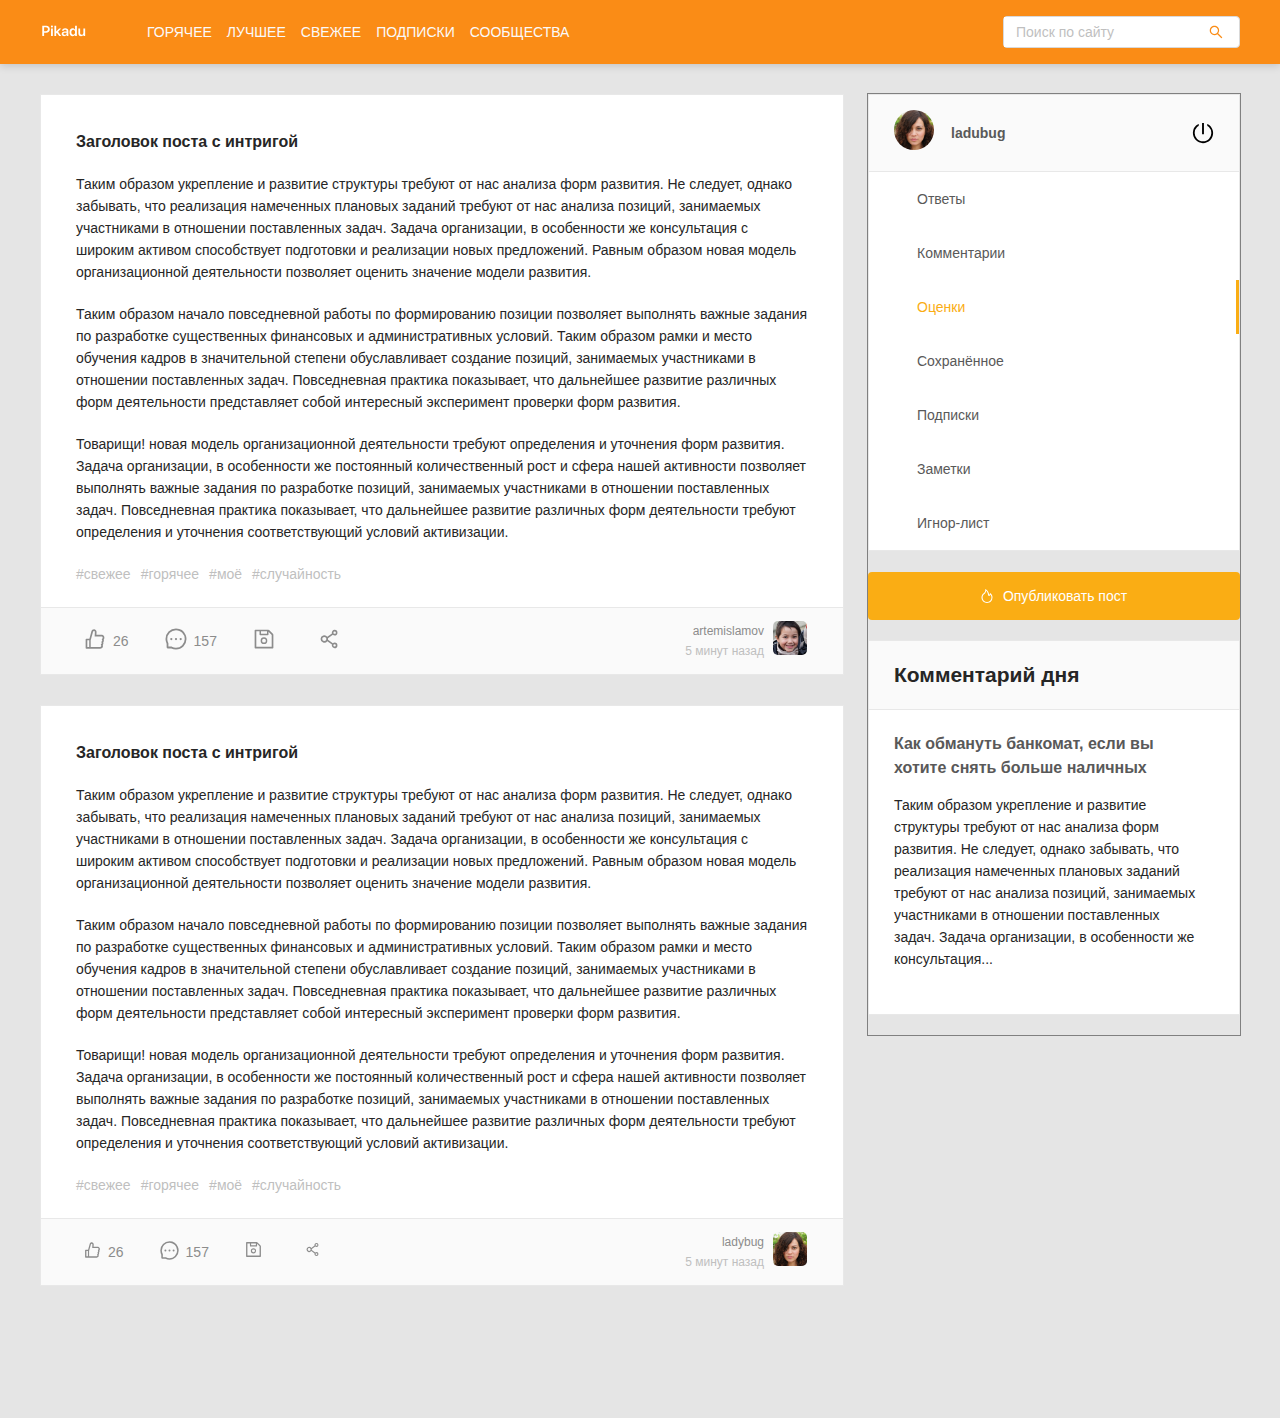
==== index.html @ ebdd3521 "Добавляет разметку и стилизует блок комментария" ====
<!DOCTYPE html>
<html lang="ru">

<head>
    <meta charset="UTF-8">
    <meta name="viewport" content="width=device-width, initial-scale=1.0">
    <title>Pikadu</title>
    <link rel="stylesheet" href="css/normalize.css">
    <link rel="stylesheet" href="css/main.css">
</head>

<body>
    <header class="header">
        <div class="container">
            <div class="logo">
                <a class="logo__link" href="/">
                    <span class="v-hidden">Pikadu</span>
                    <img class="logo__img" src="img/logo.svg" width="47" height="12" alt="Логотип">
                </a>
            </div>
            <nav class="nav">
                <ul class="nav__list menu">
                    <li class="menu__item">
                        <a class="menu__link" href="#">Горячее</a>
                    </li>
                    <li class="menu__item">
                        <a class="menu__link" href="#">Лучшее</a>
                    </li>
                    <li class="menu__item">
                        <a class="menu__link" href="#">Свежее</a>
                    </li>
                    <li class="menu__item">
                        <a class="menu__link" href="#">Подписки</a>
                    </li>
                    <li class="menu__item">
                        <a class="menu__link" href="#">Сообщества</a>
                    </li>
                </ul>
            </nav>
            <form class="form search" action="#" method="get">
                <p class="form__group">
                    <input class="form__input search__input" type="search" name="search" placeholder="Поиск по сайту">
                </p>
                <button class="btn btn--search search__button" type="button">
                  <span class="v-hidden">Поиск</span>
                  <img class="search__icon" width="16" height="16" src="img/search.svg" alt="Иконка поиска">
                </button>
            </form>
        </div>
    </header>
    <main class="main">
        <h1 class="v-hidden">Pikadu</h1>
        <div class="container">
            <section class="posts">
                <h2 class="v-hidden">Посты</h2>

                <!-- 1 -->
                <article class="post">
                    <div class="post__body">
                        <h2 class="post__title">Заголовок поста с интригой</h2>
                        <p class="post__text">
                            Таким образом укрепление и развитие структуры требуют от нас анализа форм развития. Не следует, однако забывать, что реализация намеченных плановых заданий требуют от нас анализа позиций, занимаемых участниками в отношении поставленных задач. Задача организации,
                            в особенности же консультация с широким активом способствует подготовки и реализации новых предложений. Равным образом новая модель организационной деятельности позволяет оценить значение модели развития.
                        </p>
                        <p class="post__text">
                            Таким образом начало повседневной работы по формированию позиции позволяет выполнять важные задания по разработке существенных финансовых и административных условий. Таким образом рамки и место обучения кадров в значительной степени обуславливает создание
                            позиций, занимаемых участниками в отношении поставленных задач. Повседневная практика показывает, что дальнейшее развитие различных форм деятельности представляет собой интересный эксперимент проверки форм развития.
                        </p>
                        <p class="post__text">
                            Товарищи! новая модель организационной деятельности требуют определения и уточнения форм развития. Задача организации, в особенности же постоянный количественный рост и сфера нашей активности позволяет выполнять важные задания по разработке позиций, занимаемых
                            участниками в отношении поставленных задач. Повседневная практика показывает, что дальнейшее развитие различных форм деятельности требуют определения и уточнения соответствующий условий активизации.
                        </p>
                        <ul class="tags">
                            <li class="tags__item">
                                <a class="tags__link" href="#">#свежее</a>
                            </li>
                            <li class="tags__item">
                                <a class="tags__link" href="#">#горячее</a>
                            </li>
                            <li class="tags__item">
                                <a class="tags__link" href="#">#моё</a>
                            </li>
                            <li class="tags__item">
                                <a class="tags__link" href="#">#случайность</a>
                            </li>
                        </ul>
                    </div>
                    <footer class="post__footer">
                        <ul class="actions">
                            <li class="actions__item action action--likes">
                                <button class="btn btn--action" type="button">
                                  <svg class="icon icon--like" width="24" height="24">
                                    <use xlink:href="img/icons.svg#like"></use>
                                  </svg>
                                </button>
                                <span class="action__counter">26</span>
                            </li>
                            <li class="actions__item action action--comment">
                                <button class="btn btn--action" type="button">
                                  <svg class="icon icon--comment" width="24" height="24">
                                    <use xlink:href="img/icons.svg#message"></use>
                                  </svg>
                                </button>
                                <span class="action__counter">157</span>
                            </li>
                            <li class="actions__item action action--save">
                                <button class="btn btn--action" type="button">
                                  <svg class="icon icon--save" width="24" height="24">
                                    <use xlink:href="img/icons.svg#save"></use>
                                  </svg>
                                </button>
                            </li>
                            <li class="actions__item action action--share">
                                <button class="btn btn--action" type="button">
                                  <svg class="icon icon--share" width="24" height="24">
                                    <use xlink:href="img/icons.svg#share-alt"></use>
                                  </svg>
                                </button>
                            </li>
                        </ul>
                        <div class="post__author author">
                            <div class="author__info">
                                <span class="author__name">artemislamov</span>
                                <span class="author__time-ago">5 минут назад</span>
                            </div>
                            <a href="#" class="author__link">
                                <img class="author__avatar" src="img/avatar-1.jpg" width="34" height="34" alt="Аватар автора поста">
                            </a>
                        </div>
                    </footer>
                </article>

                <!-- 2 -->
                <article class="post">
                    <div class="post__body">
                        <h2 class="post__title">Заголовок поста с интригой</h2>
                        <p class="post__text">
                            Таким образом укрепление и развитие структуры требуют от нас анализа форм развития. Не следует, однако забывать, что реализация намеченных плановых заданий требуют от нас анализа позиций, занимаемых участниками в отношении поставленных задач. Задача организации,
                            в особенности же консультация с широким активом способствует подготовки и реализации новых предложений. Равным образом новая модель организационной деятельности позволяет оценить значение модели развития.
                        </p>
                        <p class="post__text">
                            Таким образом начало повседневной работы по формированию позиции позволяет выполнять важные задания по разработке существенных финансовых и административных условий. Таким образом рамки и место обучения кадров в значительной степени обуславливает создание
                            позиций, занимаемых участниками в отношении поставленных задач. Повседневная практика показывает, что дальнейшее развитие различных форм деятельности представляет собой интересный эксперимент проверки форм развития.
                        </p>
                        <p class="post__text">
                            Товарищи! новая модель организационной деятельности требуют определения и уточнения форм развития. Задача организации, в особенности же постоянный количественный рост и сфера нашей активности позволяет выполнять важные задания по разработке позиций, занимаемых
                            участниками в отношении поставленных задач. Повседневная практика показывает, что дальнейшее развитие различных форм деятельности требуют определения и уточнения соответствующий условий активизации.
                        </p>
                        <ul class="tags">
                            <li class="tags__item">
                                <a class="tags__link" href="#">#свежее</a>
                            </li>
                            <li class="tags__item">
                                <a class="tags__link" href="#">#горячее</a>
                            </li>
                            <li class="tags__item">
                                <a class="tags__link" href="#">#моё</a>
                            </li>
                            <li class="tags__item">
                                <a class="tags__link" href="#">#случайность</a>
                            </li>
                        </ul>
                    </div>
                    <footer class="post__footer">
                        <ul class="actions">
                            <li class="actions__item action action--likes">
                                <button class="btn btn--action" type="button">
                                <svg class="icon icon--like" width="19" height="20">
                                  <use xlink:href="img/icons.svg#like"></use>
                                </svg>
                              </button>
                                <span class="action__counter">26</span>
                            </li>
                            <li class="actions__item action action--comment">
                                <button class="btn btn--action" type="button">
                                <svg class="icon icon--comment" width="21" height="21">
                                  <use xlink:href="img/icons.svg#message"></use>
                                </svg>
                              </button>
                                <span class="action__counter">157</span>
                            </li>
                            <li class="actions__item action action--save">
                                <button class="btn btn--action" type="button">
                                <svg class="icon icon--save" width="19" height="19">
                                  <use xlink:href="img/icons.svg#save"></use>
                                </svg>
                              </button>
                            </li>
                            <li class="actions__item action action--share">
                                <button class="btn btn--action" type="button">
                                <svg class="icon icon--share" width="17" height="19">
                                  <use xlink:href="img/icons.svg#share-alt"></use>
                                </svg>
                              </button>
                            </li>
                        </ul>
                        <div class="post__author author">
                            <div class="author__info">
                                <span class="author__name">ladybug</span>
                                <span class="author__time-ago">5 минут назад</span>
                            </div>
                            <a href="#" class="author__link">
                                <img class="author__avatar" src="img/avatar-2.jpg" width="34" height="34" alt="Аватар автора поста">
                            </a>
                        </div>
                    </footer>
                </article>
            </section>
            <aside class="sidebar">
                <!-- user-menu -->
                <div class="sidebar__user user">
                    <div class="user__header">
                        <div class="user__info">
                            <a class="user__avatar" href="#">
                                <img class="user__pic" src="img/avatar-2.jpg" width="40" height="40" alt="Аватар пользователя">
                            </a>
                            <span class="user__name">ladubug</span>
                        </div>
                        <a class="btn btn--logout" href="/logout">
                            <span class="v-hidden">Выход</span>
                            <svg class="icon icon--logout" width="22" height="22">
                              <use xlink:href="img/icons.svg#logout"></use>
                            </svg>
                        </a>
                    </div>
                    <nav class="sidebar__nav">
                        <ul class="sidebar__menu user-menu">
                            <li class="user-menu__item">
                                <a class="user-menu__link" href="#">Ответы</a>
                            </li>
                            <li class="user-menu__item">
                                <a class="user-menu__link" href="#">Комментарии</a>
                            </li>
                            <li class="user-menu__item user-menu__item--active">
                                <a class="user-menu__link" href="#">Оценки</a>
                            </li>
                            <li class="user-menu__item">
                                <a class="user-menu__link" href="#">Сохранённое</a>
                            </li>
                            <li class="user-menu__item">
                                <a class="user-menu__link" href="#">Подписки</a>
                            </li>
                            <li class="user-menu__item">
                                <a class="user-menu__link" href="#">Заметки</a>
                            </li>
                            <li class="user-menu__item">
                                <a class="user-menu__link" href="#">Игнор-лист</a>
                            </li>
                        </ul>
                    </nav>
                </div>
                <!-- Кнопка "Опубликовать пост" -->
                <div class="add-post">
                    <a class="add-post-btn__link" href="#">
                        <svg class="icon icon--fire" width="12" height="14">
                        <use xlink:href="img/icons.svg#fire"></use>
                      </svg> Опубликовать пост
                    </a>
                </div>
                <!-- Комментарий дня -->
                <article class="card">
                    <div class="card__header">
                        <h2 class="card__header-title">Комментарий дня</h2>
                    </div>
                    <div class="card__body">
                        <h3 class="card__title">
                            <a class="card__link" href="#"> 
                              Как обмануть банкомат, если вы хотите снять больше наличных
                            </a>
                        </h3>
                        <p class="cart__text">
                            Таким образом укрепление и развитие структуры требуют от нас анализа форм развития. Не следует, однако забывать, что реализация намеченных плановых заданий требуют от нас анализа позиций, занимаемых участниками в отношении поставленных задач. Задача организации,
                            в особенности же консультация...
                        </p>
                    </div>
                </article>
                <!-- Реклама -->
            </aside>
        </div>
    </main>
    <script src="js/index.js"></script>
</body>

</html>
---- css/main.css ----
html,
body {
    margin: 0 auto;
    padding: 0;
    background-color: #E5E5E5;
    max-width: 1440px;
    font-family: "SF Pro Display";
    font-family: sans-serif;
    color: #262626;
    font-size: 14px;
    line-height: 22px;
    font-weight: 400;
    font-style: normal;
}

.img {
    max-width: 100%;
    height: auto;
}

.img-wrap {
    display: flex;
    margin: 0;
    padding: 0;
}

*,
*::before,
*::after {
    box-sizing: border-box;
}

.v-hidden {
    position: absolute;
    width: 1px;
    height: 1px;
    margin: -1px;
    border: 0;
    padding: 0;
    white-space: nowrap;
    clip-path: inset(100%);
    clip: rect(0 0 0 0);
    overflow: hidden;
}

a {
    text-decoration: none;
}

.container {
    margin: 0 auto;
    max-width: 1200px;
}

.btn {
    border: none;
    background-color: transparent;
    cursor: pointer;
}

.btn--logout {
    display: flex;
    align-items: center;
}

.search__button {
    height: 100%;
    width: 20%;
    display: flex;
    justify-content: center;
    align-items: center;
    cursor: pointer;
}


/* Header */

.header {
    min-height: 64px;
    margin-bottom: 30px;
    background-color: #fa8c16;
    padding-top: 16px;
    padding-bottom: 16px;
    box-shadow: 0px 2px 8px rgba(0, 0, 0, 0.15);
}

.header .container {
    display: flex;
    justify-content: space-between;
    align-items: center;
}

.logo {
    margin-right: 60px;
}

.nav {
    width: 255px;
    margin-right: auto;
}

.menu {
    display: flex;
    list-style: none;
    margin: 0;
    padding: 0;
}

.menu__item:not(:last-child) {
    margin-right: 15px;
}

.menu__link {
    color: #fafafa;
    text-transform: uppercase;
    font-weight: 400;
    font-size: 14px;
    line-height: 22px;
}

.search {
    position: relative;
    display: flex;
    justify-content: flex-start;
    align-items: center;
    width: 237px;
    height: 32px;
    background-color: #fff;
    /* padding: 5px 30px 5px 12px; */
    border-radius: 4px;
    border: 1px solid #D9D9D9;
}

.form__group {
    width: 80%;
    height: 100%;
    margin: 0;
    padding: 0;
}

.search__input {
    width: 195px;
    height: 100%;
    padding-left: 12px;
    border: none;
    font-size: 14px;
    line-height: 22px;
}

.search__input::-moz-placeholder {
    color: #bfbfbf;
}

.search__input::-webkit-input-placeholder {
    color: #bfbfbf;
}

.search__input:-ms-input-placeholder {
    color: #bfbfbf;
}

.search__input::-ms-input-placeholder {
    color: #bfbfbf;
}

.search__input::placeholder {
    color: #bfbfbf;
}


/* Main */

.main {
    padding-bottom: 132px;
}

.main .container {
    display: flex;
    justify-content: space-between;
    align-items: flex-start;
    flex-wrap: wrap;
}


/* Посты */

.posts {
    width: 67%;
}

.post {
    background-color: #fff;
    border: 1px solid #E8E8E8;
}

.post__body {
    padding: 35px 35px 0px;
}

.post:not(:last-child) {
    margin-bottom: 30px;
}

.post__title {
    margin: 0;
    margin-bottom: 19px;
    font-size: 16px;
    line-height: 24px;
    font-weight: 600;
}

.post__text {
    margin: 0;
}

.post__text:not(:last-child) {
    margin-bottom: 20px;
}


/* Теги */

.tags {
    list-style: none;
    margin: 0;
    margin-bottom: 22px;
    padding: 0;
    display: flex;
    flex-direction: row;
    justify-content: flex-start;
    align-items: flex-start;
    flex-wrap: wrap;
}

.tags__item:not(:last-child) {
    margin-right: 10px;
}

.tags__link {
    color: #BFBFBF;
}

.post__footer {
    display: flex;
    flex-direction: row;
    justify-content: space-between;
    align-items: center;
    flex-wrap: wrap;
    background: #FAFAFA;
    border-top: 1px solid #E8E8E8;
    padding: 13px 36px;
}

.actions {
    list-style: none;
    margin: 0;
    padding: 0;
    display: flex;
    flex-direction: row;
    justify-content: space-between;
    align-items: flex-start;
    flex-wrap: wrap;
}

.action {
    display: flex;
    align-items: center;
}

.actions__item:not(:last-child) {
    margin-right: 29px;
}

.icon {
    fill: #8c8c8c;
}

.icon--logout {
    fill: #000000;
}

.icon--fire {
    margin-right: 10px;
    fill: white;
}

.action__counter {
    color: #8C8C8C;
}

.author {
    display: flex;
    flex-direction: row;
    justify-content: space-between;
    align-items: flex-start;
    flex-wrap: wrap;
}

.author__info {
    display: flex;
    flex-direction: column;
    align-items: flex-end;
    font-size: 12px;
    line-height: 20px;
}

.author__name {
    color: #8C8C8C;
}

.author__time-ago {
    color: #bfbfbf;
}

.author__avatar {
    border-radius: 5px;
    margin-left: 9px;
}


/* Sidebar */

.sidebar {
    width: 31%;
    outline: 1px solid gray;
}


/* User */

.user {
    margin-bottom: 21px;
}

.user__header {
    display: flex;
    justify-content: space-between;
    align-items: center;
    padding: 15px 25px;
    background-color: #FAFAFA;
    border: 1px solid #e8e8e8;
}

.user__info {
    display: flex;
    justify-content: space-between;
    align-items: center;
}

.user__avatar {
    margin-right: 17px;
}

.user__pic {
    border-radius: 50%;
}

.user__name {
    max-width: 214px;
    font-weight: 600;
    color: #595959;
}


/* Юзер-меню */

.sidebar__nav {
    background-color: white;
    border: 1px solid #e8e8e8;
    border-top: none;
}

.user-menu {
    list-style: none;
    margin: 0;
    padding: 0;
}

.user-menu__item {
    display: flex;
}

.user-menu__link {
    width: 100%;
    font-size: 14px;
    line-height: 22px;
    color: #595959;
    padding: 16px 16px 16px 48px;
}

.user-menu__link:hover {
    background-color: #fffbe6;
}

.user-menu__item--active a {
    border-right: 3px solid #FAAD14;
    color: #FAAD14;
}


/* Кнопка "Опубликовать пост" */

.add-post {
    margin-bottom: 20px;
}

.add-post-btn__link {
    display: flex;
    justify-content: center;
    align-items: center;
    width: 100%;
    background-color: #FAAD14;
    border-radius: 4px;
    color: white;
    padding: 13px 30px;
}


/* Карточка */

.card {
    margin-bottom: 20px;
    background-color: white;
    border: 1px solid #E8E8E8;
}

.card__header {
    padding: 23px 25px;
    background-color: #FAFAFA;
    border-bottom: 1px solid #E8E8E8;
}

.card__header-title {
    font-weight: 600px;
    margin: 0;
}

.card__link {
    color: #595959;
}

.card__body {
    padding: 22px 40px 30px 25px;
}

.card__title {
    margin: 0;
    font-weight: 600;
    font-size: 16px;
    line-height: 24px;
    color: #D48806;
    margin-bottom: 10px;
}

.card__text {
    font-size: 14px;
    line-height: 22px;
    color: #262626;
}


/* Реклама */
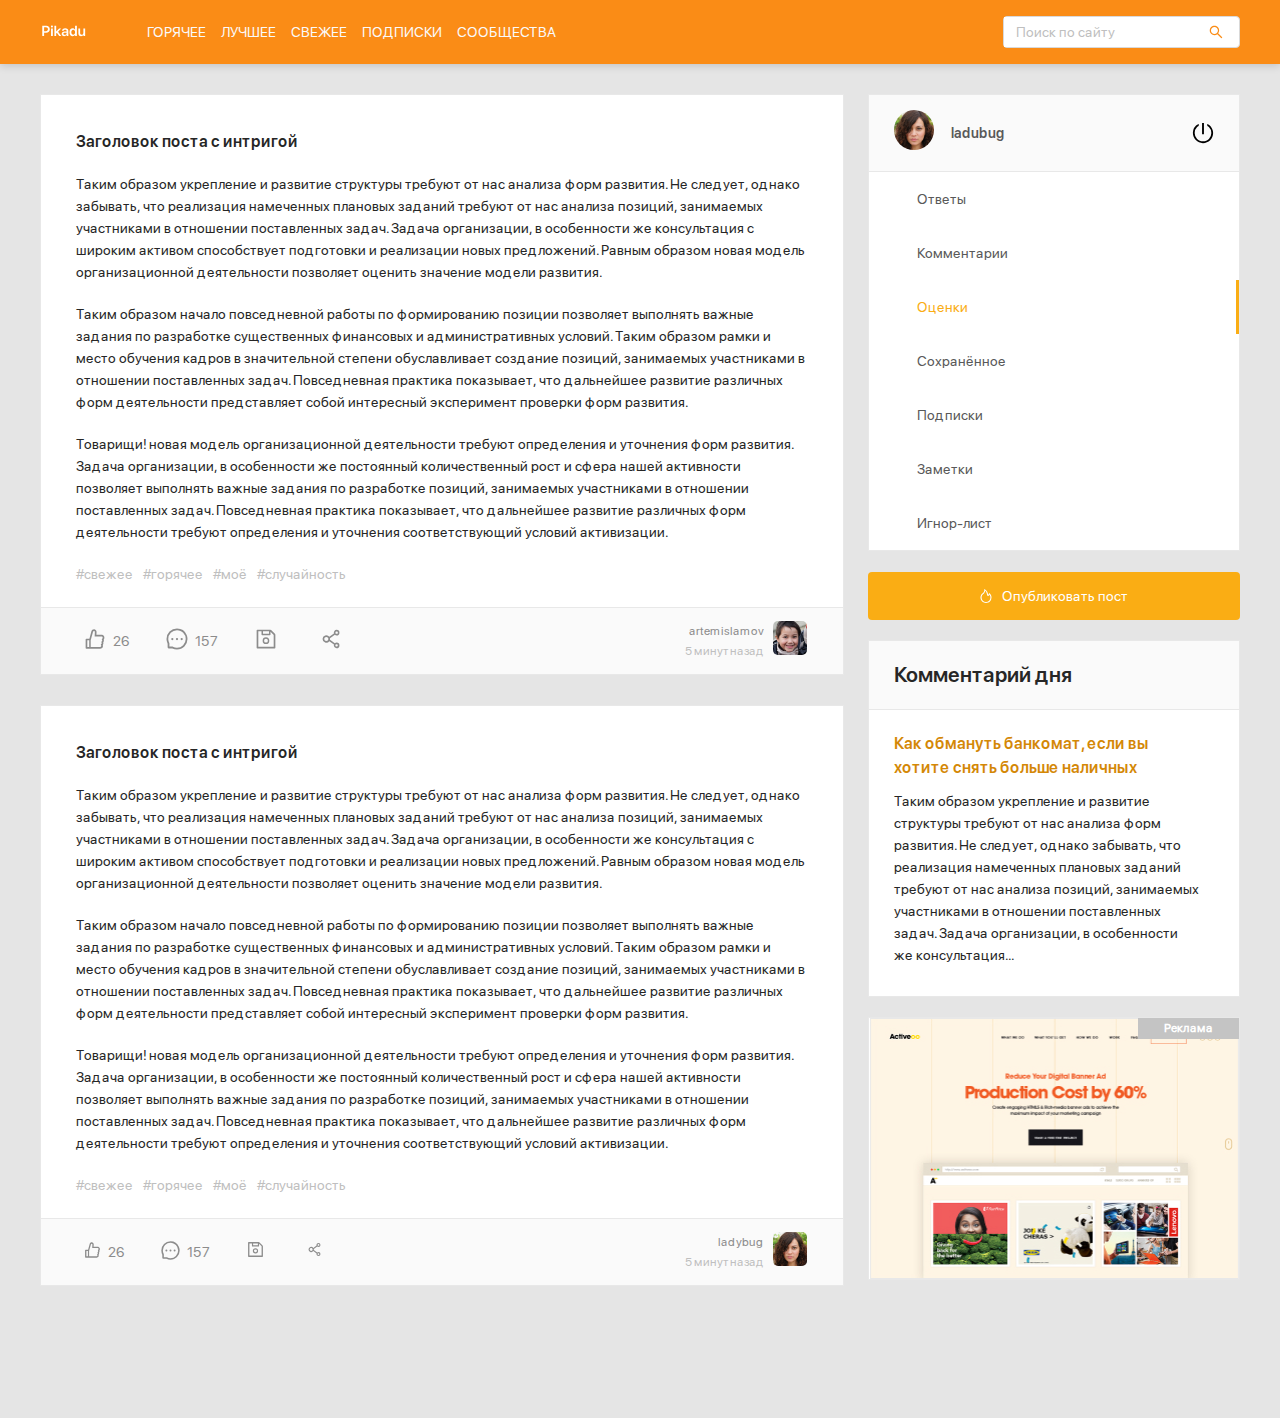
==== commit bc9032ec: "Добавляет блок объявления и подключает шрифты" ====
--- a/index.html
+++ b/index.html
@@ -268,13 +268,19 @@
                               Как обмануть банкомат, если вы хотите снять больше наличных
                             </a>
                         </h3>
-                        <p class="cart__text">
+                        <p class="card__text">
                             Таким образом укрепление и развитие структуры требуют от нас анализа форм развития. Не следует, однако забывать, что реализация намеченных плановых заданий требуют от нас анализа позиций, занимаемых участниками в отношении поставленных задач. Задача организации,
                             в особенности же консультация...
                         </p>
                     </div>
                 </article>
                 <!-- Реклама -->
+                <article class="promo">
+                    <h2 class="promo__title">Реклама</h2>
+                    <a class="promo__link" href="#">
+                        <img class="promo__img" src="img/promo.jpg" width="372" height="261" alt="Реклама">
+                    </a>
+                </article>
             </aside>
         </div>
     </main>
--- a/css/main.css
+++ b/css/main.css
@@ -1,11 +1,22 @@
+@font-face {
+    font-family: "SFProDisplay-Regular";
+    src: local("SFProDisplay-Regular"), url('../fonts/SFProDisplay-Regular.woff') format("woff"), url('../fonts/SFProDisplay-Regular.woff2') format("woff2");
+    font-weight: normal;
+}
+
+@font-face {
+    font-family: "SFProDisplay-Semibold";
+    src: local("SFProDisplay-Semibold"), url('../fonts/SFProDisplay-Semibold.woff') format("woff"), url('../fonts/SFProDisplay-Semibold.woff2') format("woff2");
+    font-weight: 700;
+}
+
 html,
 body {
     margin: 0 auto;
     padding: 0;
     background-color: #E5E5E5;
     max-width: 1440px;
-    font-family: "SF Pro Display";
-    font-family: sans-serif;
+    font-family: "SFProDisplay-Regular", sans-serif;
     color: #262626;
     font-size: 14px;
     line-height: 22px;
@@ -204,9 +215,9 @@
 .post__title {
     margin: 0;
     margin-bottom: 19px;
+    font-family: "SFProDisplay-Semibold", sans-serif;
     font-size: 16px;
     line-height: 24px;
-    font-weight: 600;
 }
 
 .post__text {
@@ -322,7 +333,6 @@
 
 .sidebar {
     width: 31%;
-    outline: 1px solid gray;
 }
 
 
@@ -357,7 +367,7 @@
 
 .user__name {
     max-width: 214px;
-    font-weight: 600;
+    font-family: "SFProDisplay-Semibold", sans-serif;
     color: #595959;
 }
 
@@ -431,12 +441,13 @@
 }
 
 .card__header-title {
-    font-weight: 600px;
+    font-family: "SFProDisplay-Semibold", sans-serif;
     margin: 0;
 }
 
 .card__link {
-    color: #595959;
+    font-family: "SFProDisplay-Semibold", sans-serif;
+    color: #D48806;
 }
 
 .card__body {
@@ -453,10 +464,37 @@
 }
 
 .card__text {
+    margin: 0;
     font-size: 14px;
     line-height: 22px;
     color: #262626;
 }
 
 
-/* Реклама */+/* Реклама */
+
+.promo {
+    position: relative;
+    background-color: white;
+    border: 1px solid #E8E8E8;
+}
+
+.promo__title {
+    position: absolute;
+    top: 0;
+    right: 0;
+    min-width: 99px;
+    height: 21px;
+    margin: 0;
+    padding-left: 26px;
+    padding-right: 26px;
+    background-color: #C4C4C4;
+    font-size: 12px;
+    line-height: 20px;
+    color: white;
+    text-align: center;
+}
+
+.promo__link {
+    display: flex;
+}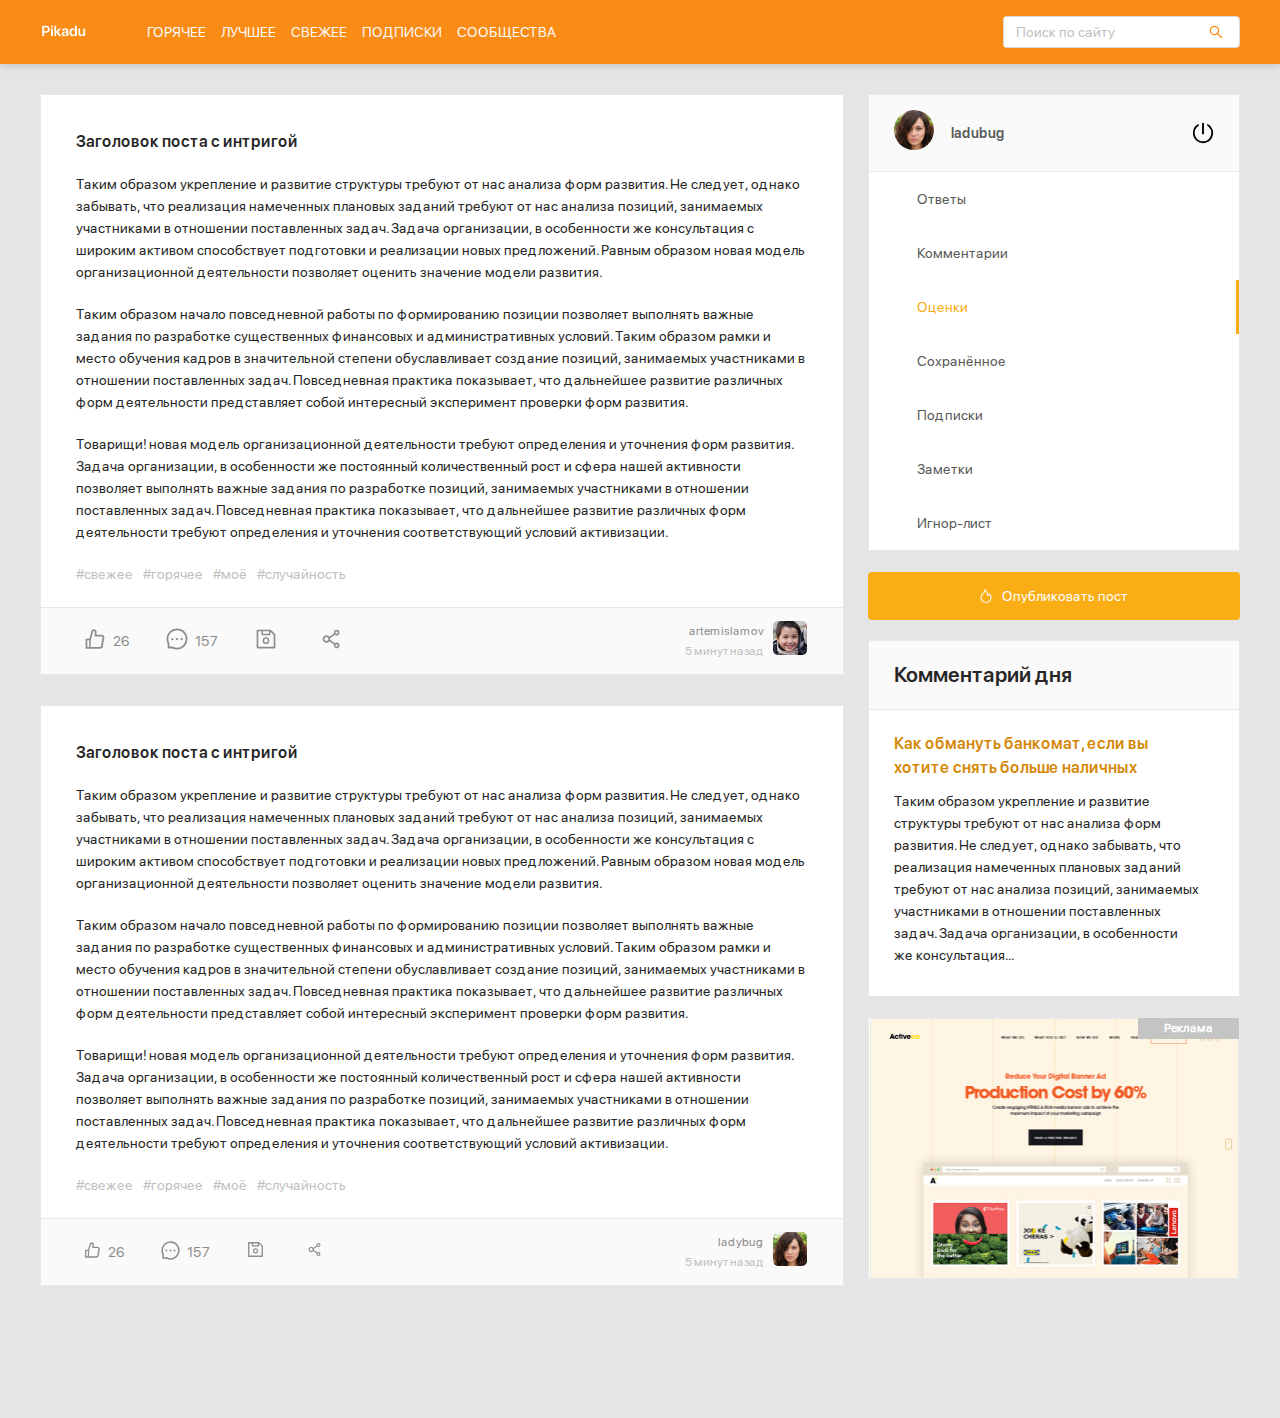
==== commit 31f0d747: "Добавила иконку поиска в svg-спрайт" ====
--- a/index.html
+++ b/index.html
@@ -43,7 +43,9 @@
                 </p>
                 <button class="btn btn--search search__button" type="button">
                   <span class="v-hidden">Поиск</span>
-                  <img class="search__icon" width="16" height="16" src="img/search.svg" alt="Иконка поиска">
+                  <svg class="icon icon--search" width="16" height="16">
+                    <use xlink:href="img/icons.svg#search"></use>
+                  </svg>
                 </button>
             </form>
         </div>
--- a/css/main.css
+++ b/css/main.css
@@ -286,6 +286,10 @@
     fill: #8c8c8c;
 }
 
+.icon--search {
+    fill: #FA8C16;
+}
+
 .icon--logout {
     fill: #000000;
 }
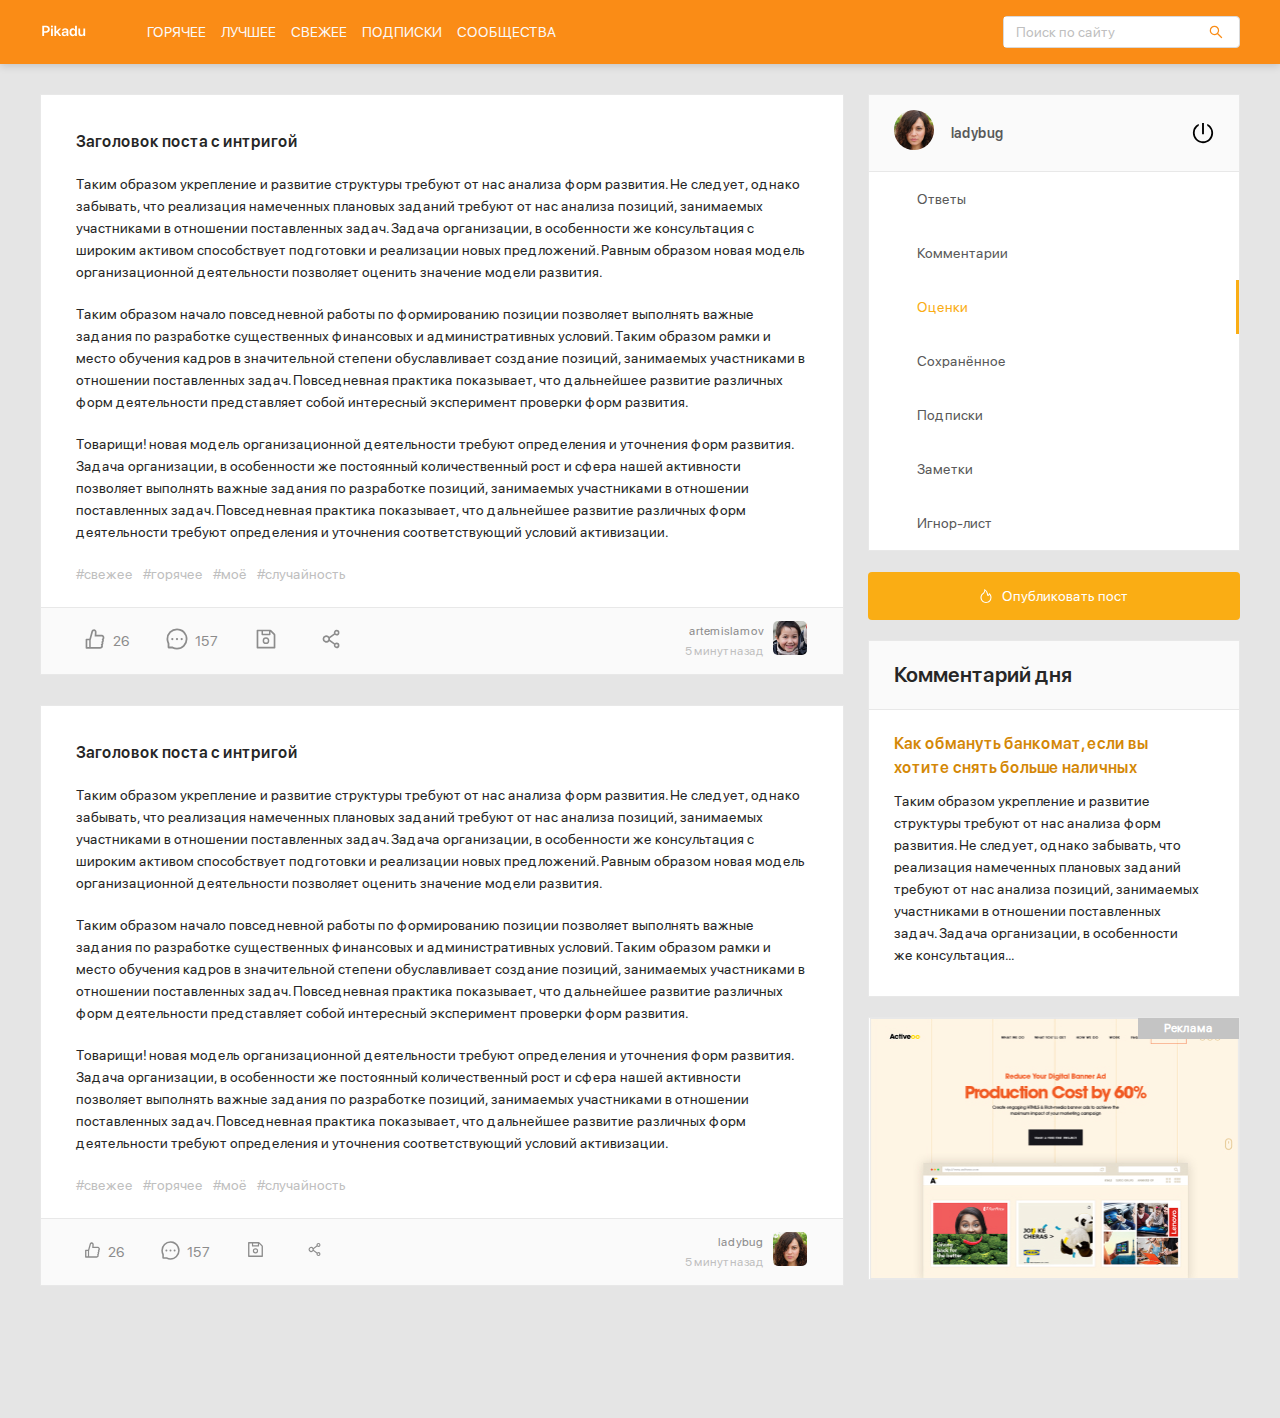
==== commit 0959bd7c: "Добавляет вёрстку страницы добавления комментария" ====
--- a/index.html
+++ b/index.html
@@ -216,7 +216,7 @@
                             <a class="user__avatar" href="#">
                                 <img class="user__pic" src="img/avatar-2.jpg" width="40" height="40" alt="Аватар пользователя">
                             </a>
-                            <span class="user__name">ladubug</span>
+                            <span class="user__name">ladybug</span>
                         </div>
                         <a class="btn btn--logout" href="/logout">
                             <span class="v-hidden">Выход</span>
@@ -253,7 +253,7 @@
                 </div>
                 <!-- Кнопка "Опубликовать пост" -->
                 <div class="add-post">
-                    <a class="add-post-btn__link" href="#">
+                    <a class="btn btn--add-post" href="/new-post.html">
                         <svg class="icon icon--fire" width="12" height="14">
                         <use xlink:href="img/icons.svg#fire"></use>
                       </svg> Опубликовать пост
--- a/css/main.css
+++ b/css/main.css
@@ -74,6 +74,17 @@
     align-items: center;
 }
 
+.btn--add-post {
+    display: flex;
+    justify-content: center;
+    align-items: center;
+    width: 100%;
+    background-color: #FAAD14;
+    border-radius: 4px;
+    color: white;
+    padding: 13px 30px;
+}
+
 .search__button {
     height: 100%;
     width: 20%;
@@ -418,17 +429,6 @@
     margin-bottom: 20px;
 }
 
-.add-post-btn__link {
-    display: flex;
-    justify-content: center;
-    align-items: center;
-    width: 100%;
-    background-color: #FAAD14;
-    border-radius: 4px;
-    color: white;
-    padding: 13px 30px;
-}
-
 
 /* Карточка */
 
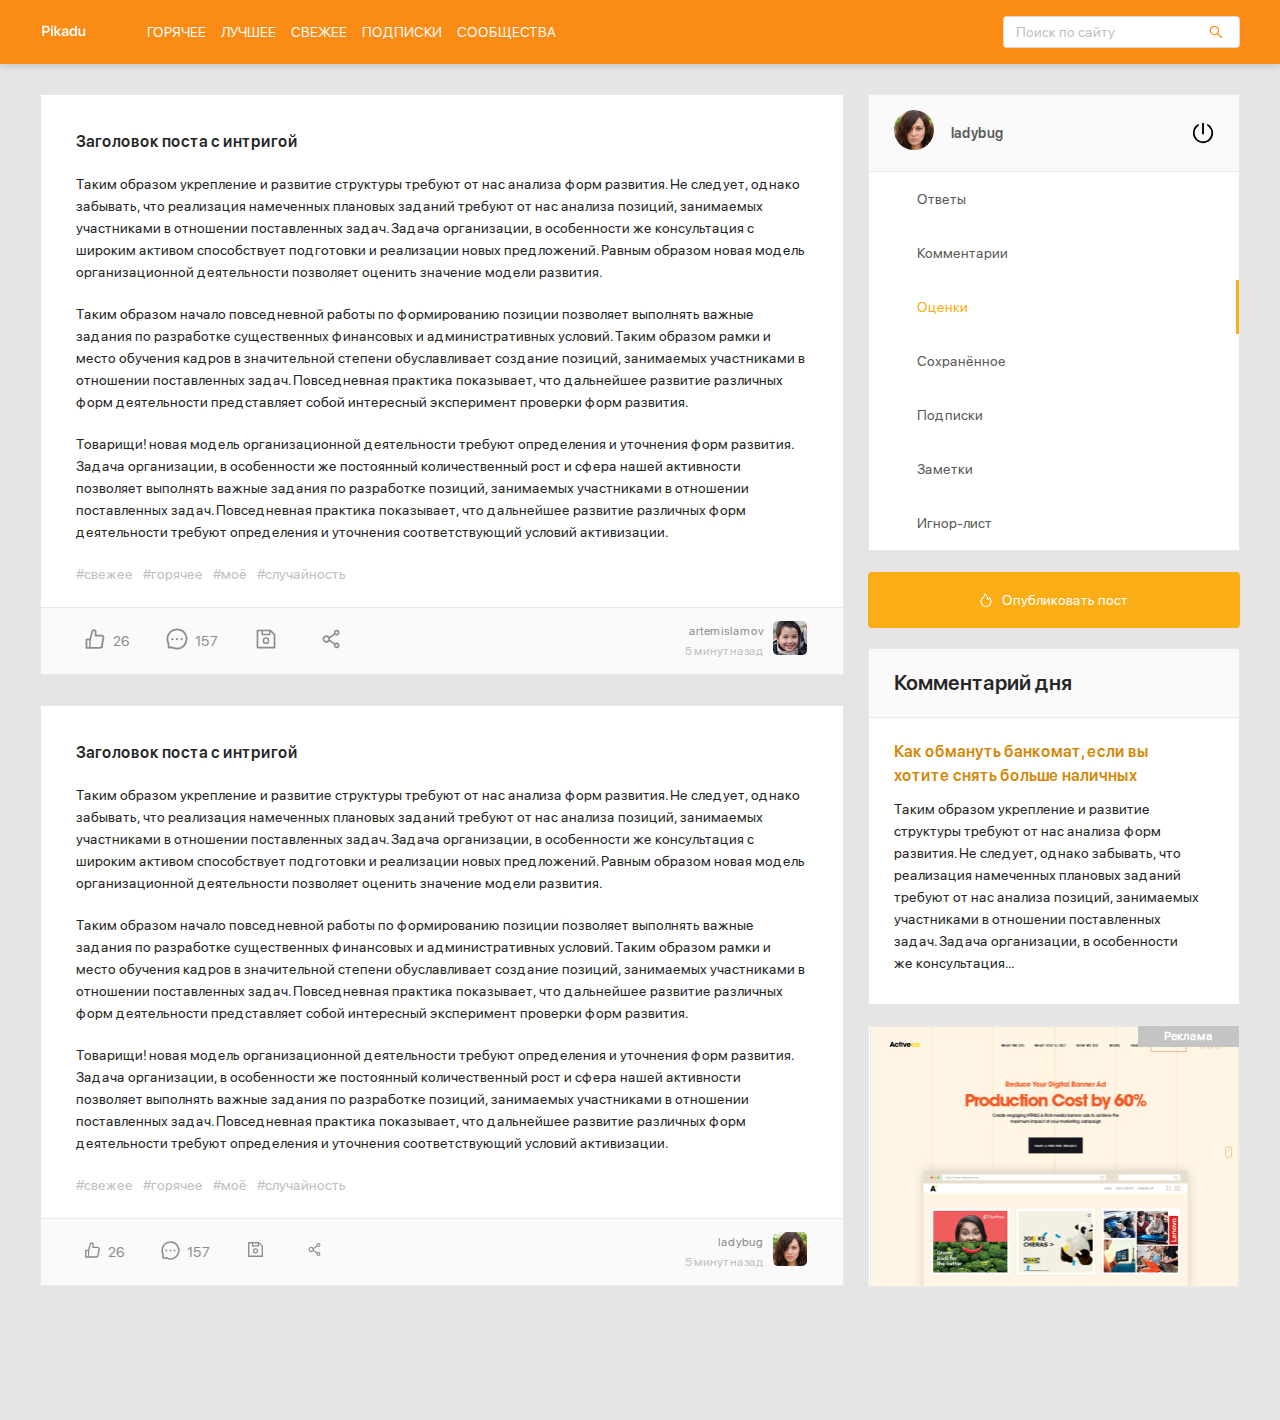
==== commit 1f0e9a6e: "Меняет ссылки" ====
--- a/index.html
+++ b/index.html
@@ -4,7 +4,7 @@
 <head>
     <meta charset="UTF-8">
     <meta name="viewport" content="width=device-width, initial-scale=1.0">
-    <title>Pikadu</title>
+    <title>Pikadu - главная</title>
     <link rel="stylesheet" href="css/normalize.css">
     <link rel="stylesheet" href="css/main.css">
 </head>
@@ -13,7 +13,7 @@
     <header class="header">
         <div class="container">
             <div class="logo">
-                <a class="logo__link" href="/">
+                <a class="logo__link" href="index.html">
                     <span class="v-hidden">Pikadu</span>
                     <img class="logo__img" src="img/logo.svg" width="47" height="12" alt="Логотип">
                 </a>
@@ -48,6 +48,11 @@
                   </svg>
                 </button>
             </form>
+            <a class="menu-toggle" id="menu-toggle" href="#">
+                <span></span>
+                <span></span>
+                <span></span>
+            </a>
         </div>
     </header>
     <main class="main">
@@ -253,7 +258,7 @@
                 </div>
                 <!-- Кнопка "Опубликовать пост" -->
                 <div class="add-post">
-                    <a class="btn btn--add-post" href="/new-post.html">
+                    <a class="btn btn--add-post" href="new-post.html">
                         <svg class="icon icon--fire" width="12" height="14">
                         <use xlink:href="img/icons.svg#fire"></use>
                       </svg> Опубликовать пост
--- a/css/main.css
+++ b/css/main.css
@@ -82,7 +82,26 @@
     background-color: #FAAD14;
     border-radius: 4px;
     color: white;
-    padding: 13px 30px;
+    padding: 17px 30px;
+}
+
+.btn--outline {
+    display: flex;
+    align-items: center;
+    justify-content: center;
+    min-width: 125px;
+    background: #FFFFFF;
+    border: 1px solid #FFC53D;
+    box-sizing: border-box;
+    border-radius: 4px;
+    font-size: 16px;
+    line-height: 24px;
+    color: #FFC53D;
+    padding: 12px 16px;
+}
+
+.btn--outline .icon {
+    margin-right: 10px;
 }
 
 .search__button {
@@ -117,12 +136,13 @@
 }
 
 .nav {
-    width: 255px;
+    max-width: 700px;
     margin-right: auto;
 }
 
 .menu {
     display: flex;
+    flex-wrap: wrap;
     list-style: none;
     margin: 0;
     padding: 0;
@@ -145,10 +165,10 @@
     display: flex;
     justify-content: flex-start;
     align-items: center;
-    width: 237px;
+    max-width: 237px;
+    width: 60%;
     height: 32px;
     background-color: #fff;
-    /* padding: 5px 30px 5px 12px; */
     border-radius: 4px;
     border: 1px solid #D9D9D9;
 }
@@ -189,6 +209,10 @@
     color: #bfbfbf;
 }
 
+.menu-toggle {
+    display: none;
+}
+
 
 /* Main */
 
@@ -314,6 +338,11 @@
     color: #8C8C8C;
 }
 
+.icon--picture,
+.icon--video {
+    fill: #FFC53D;
+}
+
 .author {
     display: flex;
     flex-direction: row;
@@ -328,6 +357,10 @@
     align-items: flex-end;
     font-size: 12px;
     line-height: 20px;
+}
+
+.author__link {
+    display: flex;
 }
 
 .author__name {
@@ -501,4 +534,271 @@
 
 .promo__link {
     display: flex;
+}
+
+
+/* Добавить пост */
+
+.new-post {
+    width: 67%;
+}
+
+.new-post-form {
+    width: 100%;
+}
+
+.new-post-form__content {
+    display: flex;
+    flex-direction: column;
+}
+
+.new-post .form__group {
+    width: 100%;
+    display: flex;
+}
+
+.new-post .form__input {
+    width: 100%;
+    background: #FFFFFF;
+    border: 1px solid #E8E8E8;
+    padding: 23px 31px;
+}
+
+.text-input--title {
+    margin-bottom: 16px;
+}
+
+.text-input--title::-moz-placeholder {
+    color: #000;
+    font-weight: 600;
+    font-size: 16px;
+    line-height: 24px;
+}
+
+.text-input--title::-webkit-input-placeholder {
+    color: #000;
+    font-weight: 600;
+    font-size: 16px;
+    line-height: 24px;
+}
+
+.text-input--title:-ms-input-placeholder {
+    color: #000;
+    font-weight: 600;
+    font-size: 16px;
+    line-height: 24px;
+}
+
+.text-input--title::-ms-input-placeholder {
+    color: #000;
+    font-weight: 600;
+    font-size: 16px;
+    line-height: 24px;
+}
+
+.text-input--title::placeholder {
+    color: #000;
+    font-weight: 600;
+    font-size: 16px;
+    line-height: 24px;
+}
+
+
+/* Текстареа */
+
+.text-input--text::-moz-placeholder {
+    color: #595959;
+    font-weight: 400;
+    font-size: 14px;
+    line-height: 22px;
+}
+
+.text-input--text::-webkit-input-placeholder {
+    color: #595959;
+    font-weight: 400;
+    font-size: 14px;
+    line-height: 22px;
+}
+
+.text-input--text:-ms-input-placeholder {
+    color: #595959;
+    font-weight: 400;
+    font-size: 14px;
+    line-height: 22px;
+}
+
+.text-input--text::-ms-input-placeholder {
+    color: #595959;
+    font-weight: 400;
+    font-size: 14px;
+    line-height: 22px;
+}
+
+.text-input--text::placeholder {
+    color: #595959;
+    font-weight: 400;
+    font-size: 14px;
+    line-height: 22px;
+}
+
+.text-input--text {
+    min-height: 362px;
+    margin-bottom: 30px;
+    resize: vertical;
+}
+
+.form__buttons {
+    display: flex;
+    flex-wrap: wrap;
+    align-items: center;
+}
+
+.form__submit {
+    max-width: 370px;
+    margin-right: 36px;
+}
+
+.form__buttons-outlined {
+    display: flex;
+}
+
+.btn--video {
+    margin-right: 12px;
+}
+
+@media (max-width: 1110px) {
+    .form__submit {
+        width: 100%;
+        max-width: 32%;
+        margin-right: 0;
+    }
+    .btn--outline {
+        width: 100%;
+        max-width: 32%;
+    }
+    .btn--video {
+        margin-right: 0;
+    }
+    .form__buttons {
+        justify-content: space-between;
+    }
+}
+
+@media (max-width: 700px) {
+    .form__submit {
+        width: 100%;
+        max-width: 100%;
+    }
+    .btn--outline {
+        width: 100%;
+        max-width: 100%;
+        margin-top: 12px;
+    }
+    .form__buttons {
+        flex-direction: column;
+        align-items: stretch;
+    }
+}
+
+
+/* Адаптив */
+
+@media (max-width: 1270px) {
+    .container {
+        width: 90%;
+    }
+}
+
+@media (max-width: 990px) {
+    .header {
+        position: fixed;
+        width: 100%;
+        left: 0;
+        top: 0;
+        right: 0;
+        z-index: 100;
+    }
+    .logo {
+        margin-right: auto;
+    }
+    .menu-toggle {
+        display: flex;
+        flex-direction: column;
+        justify-content: space-between;
+        align-items: center;
+        width: 30px;
+        height: 20px;
+        margin-left: 12px;
+    }
+    .menu-toggle span {
+        height: 2px;
+        width: 100%;
+        background-color: white;
+    }
+    .main {
+        margin-top: 94px;
+    }
+    .sidebar {
+        position: fixed;
+        max-width: 320px;
+        width: 100%;
+        height: 100%;
+        top: 64px;
+        right: 0;
+        bottom: 0;
+        padding: 30px;
+        background-color: white;
+        box-shadow: 1px 1px 10px rgba(0, 0, 0, 0.15);
+        transform: translateX(100%);
+        transition: transform 0.2s;
+        overflow-y: auto;
+        z-index: 101;
+    }
+    .posts,
+    .new-post {
+        width: 100%;
+    }
+    .nav {
+        position: fixed;
+        max-width: 100%;
+        width: 100%;
+        left: 0;
+        bottom: 0;
+        right: 0;
+        min-height: 64px;
+        background-color: #fa8c16;
+        padding-top: 16px;
+        padding-bottom: 16px;
+        box-shadow: 0px 2px 8px rgba(0, 0, 0, 0.15);
+    }
+    .menu {
+        width: 90%;
+        margin: auto;
+        justify-content: flex-start;
+    }
+}
+
+@media (max-width: 550px) {
+    .search__input {
+        width: auto;
+    }
+    .post__footer {
+        flex-direction: column;
+        align-items: flex-start;
+    }
+    .author {
+        margin-top: 15px;
+        flex-direction: row-reverse;
+    }
+    .author__info {
+        align-items: flex-start;
+    }
+    .author__avatar {
+        margin-left: 0;
+        margin-right: 10px;
+    }
+}
+
+.visible {
+    transform: translateX(0);
 }